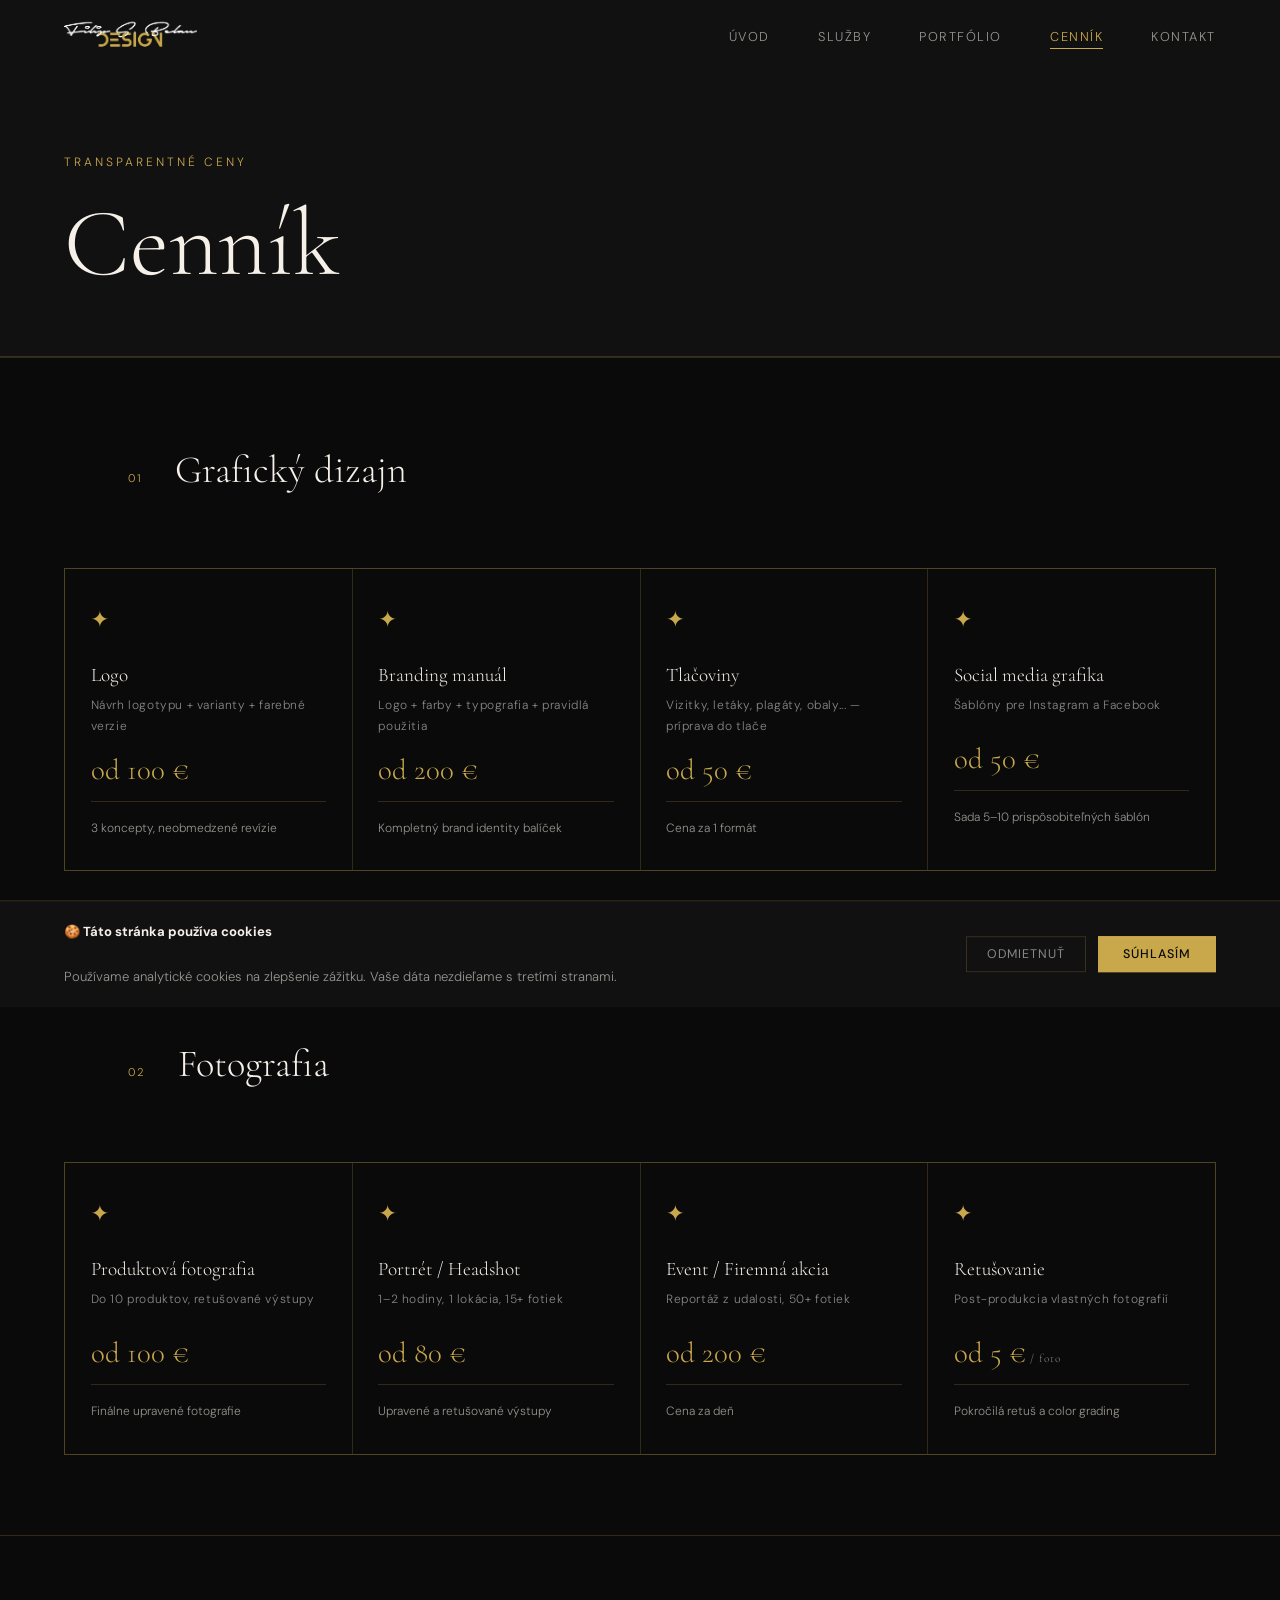
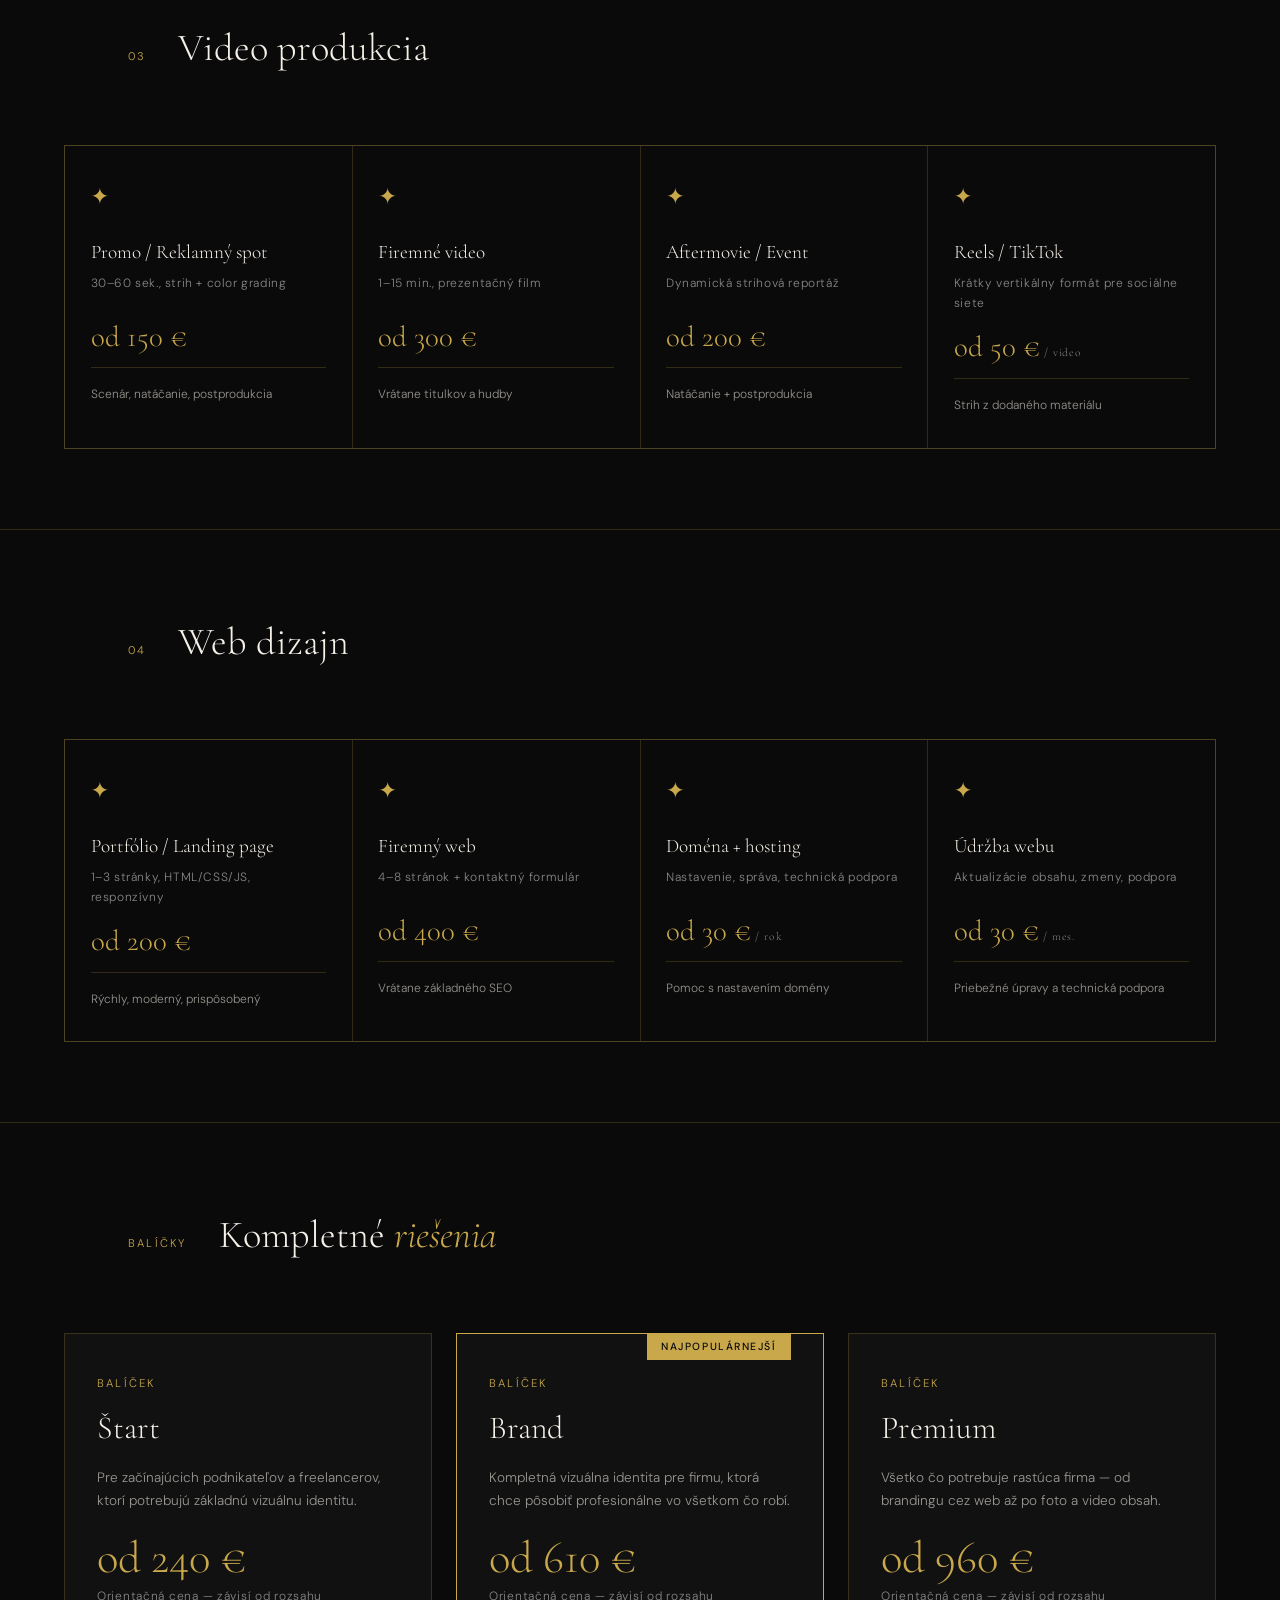
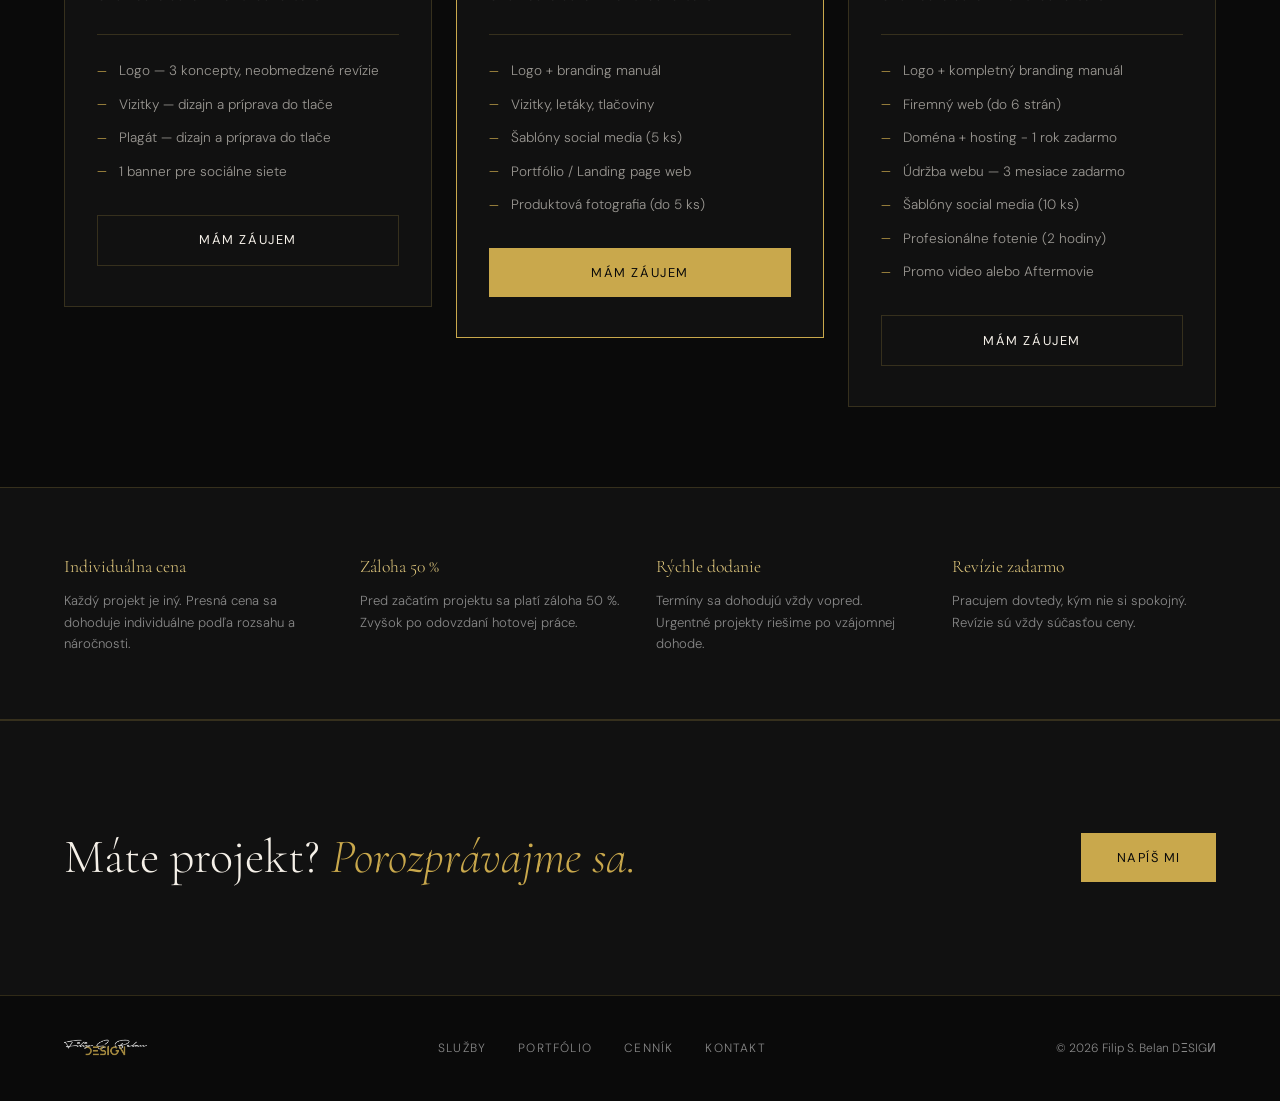
==== cennik.html @ 7c053238 "Add files via upload" ====
<!DOCTYPE html>
<html lang="sk">
<head>
  <meta charset="UTF-8"/>
  <meta name="viewport" content="width=device-width, initial-scale=1.0"/>
  <title>Cenník — Filip S. Belan</title>
  <link rel="stylesheet" href="style.css"/>
  <link href="https://fonts.googleapis.com/css2?family=Cormorant+Garamond:ital,wght@0,300;0,400;1,300;1,400&family=DM+Sans:wght@300;400;500&display=swap" rel="stylesheet"/>
  <link rel="icon" type="image/x-icon" href="favicon.ico"/>
  <link rel="icon" type="image/png" sizes="32x32" href="favicon-32x32.png"/>
  <link rel="icon" type="image/png" sizes="16x16" href="favicon-16x16.png"/>
  <link rel="apple-touch-icon" sizes="180x180" href="apple-touch-icon.png"/>
  <style>

    /* Force all cennik content visible - no scroll animations here */
    .pricing-section *,
    .packages-section *,
    .info-band *,
    .page-hero * {
      opacity: 1 !important;
      transform: none !important;
      animation: none !important;
    }

    /* ── PRICING CARDS ── */
    .pricing-section {
      padding: 5rem 5vw;
      border-top: 1px solid var(--border);
    }

    .pricing-grid {
      display: grid;
      grid-template-columns: repeat(4, 1fr);
      gap: 1px;
      background: var(--border);
      border: 1px solid var(--border);
      max-width: 1200px;
      margin: 0 auto;
    }

    .price-card {
      background: var(--black);
      padding: 2rem 1.6rem;
      position: relative;
      transition: background var(--transition);
    }

    .price-card:hover {
      background: var(--black-2);
    }

    .price-card::before {
      content: '';
      position: absolute;
      top: 0; left: 0; right: 0;
      height: 2px;
      background: var(--gold);
      transform: scaleX(0);
      transition: transform var(--transition);
    }

    .price-card:hover::before {
      transform: scaleX(1);
    }

    .price-card-icon {
      width: auto !important;
      height: auto !important;
      display: block;
      font-size: 1.4rem;
      margin-bottom: 1.25rem;
      color: var(--gold);
      opacity: 0.8;
      object-fit: unset !important;
    }

    .price-card-title {
      font-family: var(--font-serif);
      font-size: 1.2rem;
      font-weight: 300;
      color: var(--cream);
      margin-bottom: 0.25rem;
    }

    .price-card-sub {
      font-size: 0.75rem;
      color: var(--gray);
      letter-spacing: 0.05em;
      margin-bottom: 1.25rem;
      min-height: 2.5em;
    }

    .price-card-amount {
      font-family: var(--font-serif);
      font-size: 1.8rem;
      font-weight: 300;
      color: var(--gold);
      line-height: 1;
      margin-bottom: 0.2rem;
    }

    .price-card-unit {
      font-size: 0.72rem;
      color: var(--gray);
      letter-spacing: 0.08em;
    }

    .price-card-note {
      font-size: 0.75rem;
      color: var(--cream-dim);
      margin-top: 1rem;
      padding-top: 1rem;
      border-top: 1px solid var(--border);
    }

    /* ── PACKAGES ── */
    .packages-section {
      padding: 5rem 5vw;
      border-top: 1px solid var(--border);
    }

    .packages-grid {
      display: grid;
      grid-template-columns: repeat(3, 1fr);
      gap: 1.5rem;
      max-width: 1200px;
      margin: 0 auto;
      align-items: start;
    }

    .pkg-card {
      border: 1px solid var(--border);
      background: var(--black-2);
      padding: 2.5rem 2rem;
      position: relative;
      transition: border-color var(--transition), transform var(--transition);
    }

    .pkg-card:hover {
      border-color: rgba(201,168,76,0.5);
    }

    .pkg-card--featured {
      border-color: var(--gold);
    }

    .pkg-card--featured:hover {
      border-color: var(--gold-light);
    }

    .pkg-badge {
      position: absolute;
      top: -1px; right: 2rem;
      background: var(--gold);
      color: var(--black);
      font-size: 0.65rem;
      font-weight: 500;
      letter-spacing: 0.15em;
      text-transform: uppercase;
      padding: 0.3rem 0.9rem;
    }

    .pkg-tier {
      font-size: 0.7rem;
      letter-spacing: 0.2em;
      text-transform: uppercase;
      color: var(--gold);
      margin-bottom: 0.5rem;
    }

    .pkg-name {
      font-family: var(--font-serif);
      font-size: 2rem;
      font-weight: 300;
      color: var(--cream);
      margin-bottom: 0.75rem;
    }

    .pkg-desc {
      font-size: 0.85rem;
      color: var(--cream-dim);
      line-height: 1.65;
      margin-bottom: 1.5rem;
    }

    .pkg-price {
      font-family: var(--font-serif);
      font-size: 2.8rem;
      font-weight: 300;
      color: var(--gold);
      line-height: 1;
      margin-bottom: 0.3rem;
    }

    .pkg-price-note {
      font-size: 0.75rem;
      color: var(--gray);
      margin-bottom: 1.75rem;
      letter-spacing: 0.06em;
    }

    .pkg-divider {
      border: none;
      border-top: 1px solid var(--border);
      margin: 0 0 1.5rem;
    }

    .pkg-features {
      list-style: none;
      display: flex;
      flex-direction: column;
      gap: 0.65rem;
      margin-bottom: 2rem;
    }

    .pkg-features li {
      font-size: 0.85rem;
      color: var(--cream-dim);
      display: flex;
      align-items: flex-start;
      gap: 0.75rem;
    }

    .pkg-features li::before {
      content: '—';
      color: var(--gold);
      flex-shrink: 0;
      font-size: 0.75rem;
      margin-top: 0.1rem;
    }

    .pkg-features li.pkg-feature--dim {
      color: var(--gray);
      opacity: 0.5;
    }

    .pkg-features li.pkg-feature--dim::before {
      opacity: 0.3;
    }

    /* ── INFO BAND ── */
    .info-band {
      background: var(--black-2);
      border-top: 1px solid var(--border);
      border-bottom: 1px solid var(--border);
      padding: 4rem 5vw;
    }

    .info-band-inner {
      max-width: 1200px;
      margin: 0 auto;
      display: grid;
      grid-template-columns: repeat(4, 1fr);
      gap: 2rem;
    }

    .info-item-title {
      font-family: var(--font-serif);
      font-size: 1.1rem;
      font-weight: 300;
      color: var(--gold-light);
      margin-bottom: 0.5rem;
    }

    .info-item-text {
      font-size: 0.82rem;
      color: var(--gray);
      line-height: 1.65;
    }

    /* Fix hero-eyebrow opacity - only animates in main hero, not page-hero */
    .page-hero .hero-eyebrow {
      opacity: 1;
      animation: none;
    }

    /* ── RESPONSIVE ── */
    @media (max-width: 1024px) {
      .pricing-grid { grid-template-columns: repeat(2, 1fr); }
      .packages-grid { grid-template-columns: 1fr; max-width: 520px; }
      .info-band-inner { grid-template-columns: repeat(2, 1fr); }
    }

    @media (max-width: 768px) {
      .pricing-grid { grid-template-columns: 1fr; }
      .packages-grid { max-width: 100%; }
      .info-band-inner { grid-template-columns: 1fr 1fr; }
      .pkg-card--featured { transform: none; }
    }

    @media (max-width: 480px) {
      .info-band-inner { grid-template-columns: 1fr; }
    }
  </style>
</head>
<body>

  <nav class="navbar">
    <a href="index.html" class="nav-logo">
      <img src="logo.webp" alt="Logo" class="logo">
    </a>
    <button class="nav-toggle" id="navToggle" aria-label="Menu">
      <span></span><span></span>
    </button>
    <ul class="nav-links" id="navLinks">
      <li><a href="index.html">Úvod</a></li>
      <li><a href="sluzby.html">Služby</a></li>
      <li><a href="portfolio.html">Portfólio</a></li>
      <li><a href="cennik.html" class="active">Cenník</a></li>
      <li><a href="kontakt.html">Kontakt</a></li>
    </ul>
  </nav>

  <main>

    <!-- PAGE HERO -->
    <section class="page-hero">
      <div class="page-hero-inner">
        <p class="hero-eyebrow">Transparentné ceny</p>
        <h1>Cenník</h1>
      </div>
    </section>

    <!-- GRAFICKÝ DIZAJN -->
    <section class="pricing-section">
      <div class="section-header">
        <div class="section-label">01</div>
        <h2>Grafický dizajn</h2>
      </div>
      <div class="pricing-grid">
        <div class="price-card">
          <span class="price-card-icon">✦</span>
          <div class="price-card-title">Logo</div>
          <div class="price-card-sub">Návrh logotypu + varianty + farebné verzie</div>
          <div class="price-card-amount">od 100 €</div>
          <div class="price-card-note">3 koncepty, neobmedzené revízie</div>
        </div>
        <div class="price-card">
          <span class="price-card-icon">✦</span>
          <div class="price-card-title">Branding manuál</div>
          <div class="price-card-sub">Logo + farby + typografia + pravidlá použitia</div>
          <div class="price-card-amount">od 200 €</div>
          <div class="price-card-note">Kompletný brand identity balíček</div>
        </div>
        <div class="price-card">
          <span class="price-card-icon">✦</span>
          <div class="price-card-title">Tlačoviny</div>
          <div class="price-card-sub">Vizitky, letáky, plagáty, obaly... — príprava do tlače</div>
          <div class="price-card-amount">od 50 €</div>
          <div class="price-card-note">Cena za 1 formát</div>
        </div>
        <div class="price-card">
          <span class="price-card-icon">✦</span>
          <div class="price-card-title">Social media grafika</div>
          <div class="price-card-sub">Šablóny pre Instagram a Facebook</div>
          <div class="price-card-amount">od 50 €</div>
          <div class="price-card-note">Sada 5–10 prispôsobiteľných šablón</div>
        </div>
      </div>
    </section>

    <!-- FOTOGRAFIA -->
    <section class="pricing-section">
      <div class="section-header">
        <div class="section-label">02</div>
        <h2>Fotografia</h2>
      </div>
      <div class="pricing-grid">
        <div class="price-card">
          <span class="price-card-icon">✦</span>
          <div class="price-card-title">Produktová fotografia</div>
          <div class="price-card-sub">Do 10 produktov, retušované výstupy</div>
          <div class="price-card-amount">od 100 €</div>
          <div class="price-card-note">Finálne upravené fotografie</div>
        </div>
        <div class="price-card">
          <span class="price-card-icon">✦</span>
          <div class="price-card-title">Portrét / Headshot</div>
          <div class="price-card-sub">1–2 hodiny, 1 lokácia, 15+ fotiek</div>
          <div class="price-card-amount">od 80 €</div>
          <div class="price-card-note">Upravené a retušované výstupy</div>
        </div>
        <div class="price-card">
          <span class="price-card-icon">✦</span>
          <div class="price-card-title">Event / Firemná akcia</div>
          <div class="price-card-sub">Reportáž z udalosti, 50+ fotiek</div>
          <div class="price-card-amount">od 200 €</div>
          <div class="price-card-note">Cena za deň</div>
        </div>
        <div class="price-card">
          <span class="price-card-icon">✦</span>
          <div class="price-card-title">Retušovanie</div>
          <div class="price-card-sub">Post-produkcia vlastných fotografií</div>
          <div class="price-card-amount">od 5 €<span class="price-card-unit"> / foto</span></div>
          <div class="price-card-note">Pokročilá retuš a color grading</div>
        </div>
      </div>
    </section>

    <!-- VIDEO -->
    <section class="pricing-section">
      <div class="section-header">
        <div class="section-label">03</div>
        <h2>Video produkcia</h2>
      </div>
      <div class="pricing-grid">
        <div class="price-card">
          <span class="price-card-icon">✦</span>
          <div class="price-card-title">Promo / Reklamný spot</div>
          <div class="price-card-sub">30–60 sek., strih + color grading</div>
          <div class="price-card-amount">od 150 €</div>
          <div class="price-card-note">Scenár, natáčanie, postprodukcia</div>
        </div>
        <div class="price-card">
          <span class="price-card-icon">✦</span>
          <div class="price-card-title">Firemné video</div>
          <div class="price-card-sub">1–15 min., prezentačný film</div>
          <div class="price-card-amount">od 300 €</div>
          <div class="price-card-note">Vrátane titulkov a hudby</div>
        </div>
        <div class="price-card">
          <span class="price-card-icon">✦</span>
          <div class="price-card-title">Aftermovie / Event</div>
          <div class="price-card-sub">Dynamická strihová reportáž</div>
          <div class="price-card-amount">od 200 €</div>
          <div class="price-card-note">Natáčanie + postprodukcia</div>
        </div>
        <div class="price-card">
          <span class="price-card-icon">✦</span>
          <div class="price-card-title">Reels / TikTok</div>
          <div class="price-card-sub">Krátky vertikálny formát pre sociálne siete</div>
          <div class="price-card-amount">od 50 €<span class="price-card-unit"> / video</span></div>
          <div class="price-card-note">Strih z dodaného materiálu</div>
        </div>
      </div>
    </section>

    <!-- WEB -->
    <section class="pricing-section">
      <div class="section-header">
        <div class="section-label">04</div>
        <h2>Web dizajn</h2>
      </div>
      <div class="pricing-grid">
        <div class="price-card">
          <span class="price-card-icon">✦</span>
          <div class="price-card-title">Portfólio / Landing page</div>
          <div class="price-card-sub">1–3 stránky, HTML/CSS/JS, responzívny</div>
          <div class="price-card-amount">od 200 €</div>
          <div class="price-card-note">Rýchly, moderný, prispôsobený</div>
        </div>
        <div class="price-card">
          <span class="price-card-icon">✦</span>
          <div class="price-card-title">Firemný web</div>
          <div class="price-card-sub">4–8 stránok + kontaktný formulár</div>
          <div class="price-card-amount">od 400 €</div>
          <div class="price-card-note">Vrátane základného SEO</div>
        </div>
        <div class="price-card">
          <span class="price-card-icon">✦</span>
          <div class="price-card-title">Doména + hosting</div>
          <div class="price-card-sub">Nastavenie, správa, technická podpora</div>
          <div class="price-card-amount">od 30 €<span class="price-card-unit"> / rok</span></div>
          <div class="price-card-note">Pomoc s nastavením domény</div>
        </div>
        <div class="price-card">
          <span class="price-card-icon">✦</span>
          <div class="price-card-title">Údržba webu</div>
          <div class="price-card-sub">Aktualizácie obsahu, zmeny, podpora</div>
          <div class="price-card-amount">od 30 €<span class="price-card-unit"> / mes.</span></div>
          <div class="price-card-note">Priebežné úpravy a technická podpora</div>
        </div>
      </div>
    </section>

    <!-- PACKAGES -->
    <section class="packages-section">
      <div class="section-header">
        <div class="section-label">Balíčky</div>
        <h2>Kompletné <em style="font-style:italic;color:var(--gold)">riešenia</em></h2>
      </div>
      <div class="packages-grid">

        <!-- ŠTART -->
        <div class="pkg-card">
          <div class="pkg-tier">Balíček</div>
          <div class="pkg-name">Štart</div>
          <div class="pkg-desc">Pre začínajúcich podnikateľov a freelancerov, ktorí potrebujú základnú vizuálnu identitu.</div>
          <div class="pkg-price">od 240 €</div>
          <div class="pkg-price-note">Orientačná cena — závisí od rozsahu</div>
          <hr class="pkg-divider"/>
          <ul class="pkg-features">
            <li>Logo — 3 koncepty, neobmedzené revízie</li>
            <li>Vizitky — dizajn a príprava do tlače</li>
            <li>Plagát — dizajn a príprava do tlače</li>
            <li>1 banner pre sociálne siete</li>
          </ul>
          <a href="kontakt.html" class="btn btn--outline btn--full">Mám záujem</a>
        </div>

        <!-- BRAND (featured) -->
        <div class="pkg-card pkg-card--featured">
          <div class="pkg-badge">Najpopulárnejší</div>
          <div class="pkg-tier">Balíček</div>
          <div class="pkg-name">Brand</div>
          <div class="pkg-desc">Kompletná vizuálna identita pre firmu, ktorá chce pôsobiť profesionálne vo všetkom čo robí.</div>
          <div class="pkg-price">od 610 €</div>
          <div class="pkg-price-note">Orientačná cena — závisí od rozsahu</div>
          <hr class="pkg-divider"/>
          <ul class="pkg-features">
            <li>Logo + branding manuál</li>
            <li>Vizitky, letáky, tlačoviny</li>
            <li>Šablóny social media (5 ks)</li>
            <li>Portfólio / Landing page web</li>
            <li>Produktová fotografia (do 5 ks)</li>
          </ul>
          <a href="kontakt.html" class="btn btn--gold btn--full">Mám záujem</a>
        </div>

        <!-- PREMIUM -->
        <div class="pkg-card">
          <div class="pkg-tier">Balíček</div>
          <div class="pkg-name">Premium</div>
          <div class="pkg-desc">Všetko čo potrebuje rastúca firma — od brandingu cez web až po foto a video obsah.</div>
          <div class="pkg-price">od 960 €</div>
          <div class="pkg-price-note">Orientačná cena — závisí od rozsahu</div>
          <hr class="pkg-divider"/>
          <ul class="pkg-features">
            <li>Logo + kompletný branding manuál</li>
            <li>Firemný web (do 6 strán)</li>
            <li>Doména + hosting - 1 rok zadarmo</li>
            <li>Údržba webu — 3 mesiace zadarmo</li>
            <li>Šablóny social media (10 ks)</li>
            <li>Profesionálne fotenie (2 hodiny)</li>
            <li>Promo video alebo Aftermovie</li>
          </ul>
          <a href="kontakt.html" class="btn btn--outline btn--full">Mám záujem</a>
        </div>

      </div>
    </section>

    <!-- INFO BAND -->
    <div class="info-band">
      <div class="info-band-inner">
        <div class="">
          <div class="info-item-title">Individuálna cena</div>
          <div class="info-item-text">Každý projekt je iný. Presná cena sa dohoduje individuálne podľa rozsahu a náročnosti.</div>
        </div>
        <div class="">
          <div class="info-item-title">Záloha 50 %</div>
          <div class="info-item-text">Pred začatím projektu sa platí záloha 50 %. Zvyšok po odovzdaní hotovej práce.</div>
        </div>
        <div class="">
          <div class="info-item-title">Rýchle dodanie</div>
          <div class="info-item-text">Termíny sa dohodujú vždy vopred. Urgentné projekty riešime po vzájomnej dohode.</div>
        </div>
        <div class="">
          <div class="info-item-title">Revízie zadarmo</div>
          <div class="info-item-text">Pracujem dovtedy, kým nie si spokojný. Revízie sú vždy súčasťou ceny.</div>
        </div>
      </div>
    </div>

    <!-- CTA BAND -->
    <section class="cta-band">
      <div class="cta-band-inner">
        <h2>Máte projekt? <em>Porozprávajme sa.</em></h2>
        <a href="kontakt.html" class="btn btn--gold">Napíš mi</a>
      </div>
    </section>

  </main>

  <footer class="footer">
    <div class="footer-inner">
      <a href="index.html" class="nav-logo">
        <img src="logo.webp" alt="Logo" class="logo footer-logo">
      </a>
      <div class="footer-links">
        <a href="sluzby.html">Služby</a>
        <a href="portfolio.html">Portfólio</a>
        <a href="cennik.html">Cenník</a>
        <a href="kontakt.html">Kontakt</a>
      </div>
      <p class="footer-copy">© 2026 Filip S. Belan DΞSIGИ</p>
    </div>
  </footer>

  <script src="main.js"></script>

  <!-- COOKIES BANNER -->
  <div id="cookie-banner">
    <div class="cookie-text">
      <strong>🍪 Táto stránka používa cookies</strong><br>
      Používame analytické cookies na zlepšenie zážitku. Vaše dáta nezdieľame s tretími stranami.
    </div>
    <div class="cookie-btns">
      <button id="cookie-decline">Odmietnuť</button>
      <button id="cookie-accept">Súhlasím</button>
    </div>
  </div>

</body>
</html>
---- style.css ----
/* =============================================
   FILIP S. BELAN — style.css
   Dark luxury: #0a0a0a / #c9a84c / #f5f0e8
   ============================================= */

:root {
  --black: #0a0a0a;
  --black-2: #111111;
  --black-3: #1a1a1a;
  --gold: #c9a84c;
  --gold-light: #e2c97e;
  --gold-dim: rgba(201,168,76,0.15);
  --cream: #f5f0e8;
  --cream-dim: rgba(245,240,232,0.6);
  --white: #ffffff;
  --gray: #888;
  --border: rgba(201,168,76,0.2);
  --font-serif: 'Cormorant Garamond', Georgia, serif;
  --font-sans: 'DM Sans', system-ui, sans-serif;
  --nav-h: 72px;
  --transition: 0.35s cubic-bezier(0.4, 0, 0.2, 1);
}

*, *::before, *::after { box-sizing: border-box; margin: 0; padding: 0; }

html { scroll-behavior: smooth; }

body {
  background: var(--black);
  color: var(--cream);
  font-family: var(--font-sans);
  font-size: 16px;
  line-height: 1.7;
  font-weight: 300;
  overflow-x: hidden;
}

img { display: block; width: 100%; height: 100%; object-fit: cover; }
a { color: inherit; text-decoration: none; }
ul { list-style: none; }
button { cursor: pointer; border: none; background: none; font-family: inherit; }

/* ---- SCROLLBAR ---- */
::-webkit-scrollbar { width: 4px; }
::-webkit-scrollbar-track { background: var(--black); }
::-webkit-scrollbar-thumb { background: var(--gold); border-radius: 2px; }

/* ===================== NAVBAR ===================== */
.navbar {
  position: fixed;
  top: 0; left: 0; right: 0;
  height: var(--nav-h);
  display: flex;
  align-items: center;
  justify-content: space-between;
  padding: 0 5vw;
  z-index: 1000;
  transition: background var(--transition), border-color var(--transition);
}

.navbar.scrolled {
  background: rgba(10,10,10,0.95);
  border-bottom: 1px solid var(--border);
  backdrop-filter: blur(16px);
}

.nav-logo {
  font-family: var(--font-serif);
  font-size: 1.6rem;
  letter-spacing: 0.15em;
  color: var(--gold);
  font-weight: 400;
}

.nav-links {
  display: flex;
  gap: 3rem;
}

.nav-links a {
  font-size: 0.8rem;
  letter-spacing: 0.12em;
  text-transform: uppercase;
  color: var(--cream-dim);
  transition: color var(--transition);
  position: relative;
}

.nav-links a::after {
  content: '';
  position: absolute;
  bottom: -4px; left: 0;
  width: 0; height: 1px;
  background: var(--gold);
  transition: width var(--transition);
}

.nav-links a:hover,
.nav-links a.active {
  color: var(--gold);
}

.nav-links a.active::after,
.nav-links a:hover::after {
  width: 100%;
}

.nav-toggle {
  display: none;
  flex-direction: column;
  gap: 6px;
  padding: 4px;
}

.nav-toggle span {
  display: block;
  width: 24px; height: 1px;
  background: var(--cream);
  transition: var(--transition);
}

/* ===================== BUTTONS ===================== */
.btn {
  display: inline-flex;
  align-items: center;
  gap: 0.5rem;
  padding: 0.85rem 2.2rem;
  font-family: var(--font-sans);
  font-size: 0.8rem;
  font-weight: 400;
  letter-spacing: 0.12em;
  text-transform: uppercase;
  transition: var(--transition);
  border-radius: 0;
}

.btn--gold {
  background: var(--gold);
  color: var(--black);
}
.btn--gold:hover {
  background: var(--gold-light);
  transform: translateY(-1px);
}

.btn--outline {
  border: 1px solid var(--border);
  color: var(--cream);
}
.btn--outline:hover {
  border-color: var(--gold);
  color: var(--gold);
}

.btn--full { width: 100%; justify-content: center; }

/* ===================== HERO ===================== */
.hero {
  position: relative;
  min-height: 100svh;
  display: flex;
  align-items: center;
  overflow: hidden;
}

.hero-bg {
  position: absolute;
  inset: 0;
  background: var(--black);
}

.hero-noise {
  position: absolute;
  inset: 0;
  background-image: url("data:image/svg+xml,%3Csvg viewBox='0 0 256 256' xmlns='http://www.w3.org/2000/svg'%3E%3Cfilter id='n'%3E%3CfeTurbulence type='fractalNoise' baseFrequency='0.9' numOctaves='4' stitchTiles='stitch'/%3E%3C/filter%3E%3Crect width='100%25' height='100%25' filter='url(%23n)' opacity='0.04'/%3E%3C/svg%3E");
  opacity: 0.6;
  pointer-events: none;
}

.hero-line {
  position: absolute;
  background: var(--border);
}

.hero-line--1 { top: 0; bottom: 0; left: 20%; width: 1px; }
.hero-line--2 { top: 0; bottom: 0; right: 20%; width: 1px; }
.hero-line--3 { left: 0; right: 0; bottom: 30%; height: 1px; }

.hero-content {
  position: relative;
  padding: calc(var(--nav-h) + 4rem) 5vw 4rem;
  max-width: 900px;
}

.hero-eyebrow {
  font-size: 0.75rem;
  letter-spacing: 0.25em;
  text-transform: uppercase;
  color: var(--gold);
  margin-bottom: 1.5rem;
  opacity: 0;
  animation: fadeUp 0.8s 0.2s forwards;
}

.hero-title {
  font-family: var(--font-serif);
  font-size: clamp(3rem, 8vw, 7rem);
  font-weight: 300;
  line-height: 1.1;
  margin-bottom: 1.5rem;
  display: flex;
  flex-direction: column;
}

.hero-title span {
  opacity: 0;
  animation: fadeUp 0.8s forwards;
}
.hero-title span:nth-child(1) { animation-delay: 0.35s; }
.hero-title span:nth-child(2) { animation-delay: 0.5s; }
.hero-title span:nth-child(3) { animation-delay: 0.65s; }
.hero-title span:nth-child(4) { animation-delay: 0.8s; }

.hero-title--italic { font-style: italic; color: var(--gold); }
.hero-title--gold { color: var(--gold); }

.hero-sub {
  font-size: 0.8rem;
  letter-spacing: 0.2em;
  text-transform: uppercase;
  color: var(--gray);
  margin-bottom: 2.5rem;
  opacity: 0;
  animation: fadeUp 0.8s 0.95s forwards;
}

.hero-cta {
  display: flex;
  gap: 1rem;
  flex-wrap: wrap;
  opacity: 0;
  animation: fadeUp 0.8s 1.1s forwards;
}

.hero-scroll {
  position: absolute;
  bottom: 2.5rem;
  right: 5vw;
  display: flex;
  flex-direction: column;
  align-items: center;
  gap: 0.75rem;
  opacity: 0;
  animation: fadeIn 1s 1.5s forwards;
}

.hero-scroll span {
  font-size: 0.65rem;
  letter-spacing: 0.2em;
  text-transform: uppercase;
  color: var(--gray);
  writing-mode: vertical-rl;
}

.hero-scroll-line {
  width: 1px;
  height: 60px;
  background: linear-gradient(to bottom, var(--gold), transparent);
  animation: scrollLine 2s ease-in-out 2s infinite;
}

/* ===================== INTRO ===================== */
.intro {
  padding: 7rem 5vw;
  border-top: 1px solid var(--border);
}

.intro-inner {
  display: grid;
  grid-template-columns: 140px 1fr 300px;
  gap: 4rem;
  align-items: start;
  max-width: 1200px;
  margin: 0 auto;
}

.intro-label {
  font-size: 0.7rem;
  letter-spacing: 0.2em;
  text-transform: uppercase;
  color: var(--gold);
  padding-top: 0.4rem;
}

.intro-text h2 {
  font-family: var(--font-serif);
  font-size: clamp(1.8rem, 3.5vw, 2.8rem);
  font-weight: 300;
  line-height: 1.25;
  margin-bottom: 1.25rem;
}

.intro-text h2 em {
  font-style: italic;
  color: var(--gold);
}

.intro-text p {
  color: var(--cream-dim);
  margin-bottom: 1.5rem;
  max-width: 480px;
}

.link-arrow {
  font-size: 0.8rem;
  letter-spacing: 0.1em;
  color: var(--gold);
  transition: gap var(--transition);
  display: inline-flex;
  gap: 0.5rem;
}
.link-arrow:hover { gap: 0.75rem; }

.intro-stats {
  display: flex;
  flex-direction: column;
  gap: 2rem;
  border-left: 1px solid var(--border);
  padding-left: 2rem;
}

.stat-num {
  display: block;
  font-family: var(--font-serif);
  font-size: 2.5rem;
  font-weight: 300;
  color: var(--gold);
  line-height: 1;
}

.stat-label {
  display: block;
  font-size: 0.75rem;
  letter-spacing: 0.1em;
  text-transform: uppercase;
  color: var(--gray);
  margin-top: 0.25rem;
}

/* ===================== SECTION HEADER ===================== */
.section-header {
  max-width: 1200px;
  margin: 0 auto 4rem;
  padding: 0 5vw;
  display: flex;
  align-items: baseline;
  gap: 2rem;
}

.section-label {
  font-size: 0.7rem;
  letter-spacing: 0.2em;
  text-transform: uppercase;
  color: var(--gold);
  white-space: nowrap;
}

.section-header h2 {
  font-family: var(--font-serif);
  font-size: clamp(1.8rem, 3vw, 2.5rem);
  font-weight: 300;
}

/* ===================== SERVICES PREVIEW ===================== */
.services-preview {
  padding: 7rem 0;
  border-top: 1px solid var(--border);
}

.services-grid {
  display: grid;
  grid-template-columns: repeat(4, 1fr);
  border-left: 1px solid var(--border);
  max-width: 1200px;
  margin: 0 auto;
  padding: 0 5vw;
  gap: 0;
}

.service-card {
  padding: 2.5rem 2rem;
  border-right: 1px solid var(--border);
  display: flex;
  flex-direction: column;
  gap: 1rem;
  transition: background var(--transition);
  position: relative;
}

.service-card:hover {
  background: var(--gold-dim);
}

.service-icon {
  width: 48px; height: 48px;
  color: var(--gold);
  opacity: 0.7;
}

.service-card h3 {
  font-family: var(--font-serif);
  font-size: 1.4rem;
  font-weight: 300;
}

.service-card p {
  font-size: 0.85rem;
  color: var(--cream-dim);
  flex: 1;
}

.service-arrow {
  font-size: 1.2rem;
  color: var(--gold);
  opacity: 0;
  transform: translateX(-8px);
  transition: var(--transition);
  align-self: flex-start;
}

.service-card:hover .service-arrow {
  opacity: 1;
  transform: translateX(0);
}

/* ===================== PORTFOLIO PREVIEW ===================== */
.portfolio-preview {
  padding: 7rem 0;
  border-top: 1px solid var(--border);
}

.portfolio-grid {
  display: grid;
  grid-template-columns: 2fr 1fr 1fr;
  grid-template-rows: 300px 300px;
  gap: 4px;
  max-width: 1200px;
  margin: 0 auto;
  padding: 0 5vw;
}

.portfolio-item {
  position: relative;
  overflow: hidden;
  background: var(--black-3);
}

.portfolio-item--large {
  grid-row: 1 / 3;
}

.portfolio-item img {
  transition: transform 0.6s var(--transition);
}

.portfolio-item:hover img {
  transform: scale(1.04);
}

.portfolio-overlay {
  position: absolute;
  inset: 0;
  background: rgba(10,10,10,0.7);
  display: flex;
  align-items: flex-end;
  padding: 1.25rem;
  opacity: 0;
  transition: opacity var(--transition);
}

.portfolio-item:hover .portfolio-overlay {
  opacity: 1;
}

.portfolio-overlay span {
  font-size: 0.7rem;
  letter-spacing: 0.15em;
  text-transform: uppercase;
  color: var(--gold);
  border: 1px solid var(--gold);
  padding: 0.3rem 0.75rem;
}

.portfolio-cta {
  text-align: center;
  padding: 3rem 0 0;
}

/* ===================== CTA BAND ===================== */
.cta-band {
  padding: 6rem 5vw;
  border-top: 1px solid var(--border);
  background: var(--black-2);
}

.cta-band-inner {
  max-width: 1200px;
  margin: 0 auto;
  display: flex;
  align-items: center;
  justify-content: space-between;
  gap: 2rem;
  flex-wrap: wrap;
}

.cta-band h2 {
  font-family: var(--font-serif);
  font-size: clamp(2rem, 4vw, 3rem);
  font-weight: 300;
}

.cta-band h2 em {
  font-style: italic;
  color: var(--gold);
}

/* ===================== PAGE HERO ===================== */
.page-hero {
  padding: calc(var(--nav-h) + 5rem) 5vw 4rem;
  border-bottom: 1px solid var(--border);
  background: var(--black-2);
}

.page-hero-inner {
  max-width: 1200px;
  margin: 0 auto;
}

.page-hero h1 {
  font-family: var(--font-serif);
  font-size: clamp(3.5rem, 8vw, 6rem);
  font-weight: 300;
  line-height: 1;
  color: var(--cream);
}

/* ===================== SERVICES FULL ===================== */
.services-full {
  max-width: 1200px;
  margin: 0 auto;
}

.service-block {
  display: grid;
  grid-template-columns: 80px 1fr 220px;
  gap: 4rem;
  padding: 5rem 5vw;
  border-bottom: 1px solid var(--border);
  align-items: start;
}

.service-block--alt {
  background: var(--black-2);
}

.service-block-num {
  font-family: var(--font-serif);
  font-size: 4rem;
  font-weight: 300;
  color: var(--border);
  line-height: 1;
}

.service-block-content h2 {
  font-family: var(--font-serif);
  font-size: clamp(2rem, 3.5vw, 2.8rem);
  font-weight: 300;
  margin-bottom: 1.25rem;
  color: var(--gold);
}

.service-block-content p {
  color: var(--cream-dim);
  margin-bottom: 1.5rem;
  max-width: 500px;
}

.service-list {
  display: flex;
  flex-direction: column;
  gap: 0.5rem;
}

.service-list li {
  font-size: 0.85rem;
  color: var(--cream-dim);
  padding-left: 1rem;
  position: relative;
}

.service-list li::before {
  content: '—';
  position: absolute;
  left: 0;
  color: var(--gold);
}

.service-block-icon {
  color: var(--gold);
  opacity: 0.3;
  padding-top: 0.5rem;
}

/* ===================== PORTFOLIO PAGE ===================== */
.portfolio-page {
  padding: 4rem 5vw;
  max-width: 1200px;
  margin: 0 auto;
}

.filter-bar {
  display: flex;
  gap: 0;
  margin-bottom: 3rem;
  border: 1px solid var(--border);
  width: fit-content;
}

.filter-btn {
  padding: 0.65rem 1.5rem;
  font-size: 0.75rem;
  letter-spacing: 0.1em;
  text-transform: uppercase;
  color: var(--gray);
  border-right: 1px solid var(--border);
  transition: var(--transition);
}

.filter-btn:last-child { border-right: none; }

.filter-btn:hover,
.filter-btn.active {
  background: var(--gold);
  color: var(--black);
}

.gallery-masonry {
  columns: 3;
  column-gap: 4px;
}

.gallery-item {
  break-inside: avoid;
  margin-bottom: 4px;
  position: relative;
  overflow: hidden;
  background: var(--black-3);
  cursor: pointer;
}

.gallery-item img {
  width: 100%;
  height: auto;
  display: block;
  transition: transform 0.5s var(--transition);
}

.gallery-item:hover img {
  transform: scale(1.04);
}

.gallery-overlay {
  position: absolute;
  inset: 0;
  background: rgba(10,10,10,0.65);
  display: flex;
  align-items: flex-end;
  padding: 1rem;
  opacity: 0;
  transition: opacity var(--transition);
}

.gallery-item:hover .gallery-overlay {
  opacity: 1;
}

.gallery-overlay span {
  font-size: 0.65rem;
  letter-spacing: 0.15em;
  text-transform: uppercase;
  color: var(--gold);
}

.gallery-item.hidden {
  display: none;
}

/* ===================== LIGHTBOX ===================== */
.lightbox {
  position: fixed;
  inset: 0;
  background: rgba(0,0,0,0.95);
  z-index: 2000;
  display: none;
  align-items: center;
  justify-content: center;
  backdrop-filter: blur(8px);
}

.lightbox.active {
  display: flex;
}

.lightbox img {
  max-width: 90vw;
  max-height: 90vh;
  width: auto;
  height: auto;
  object-fit: contain;
}

.lightbox-close {
  position: fixed;
  top: 1.5rem; right: 2rem;
  font-size: 1.5rem;
  color: var(--cream);
  opacity: 0.7;
  transition: opacity var(--transition);
  z-index: 2001;
}

.lightbox-close:hover { opacity: 1; }

.lightbox-prev,
.lightbox-next {
  position: fixed;
  top: 50%;
  transform: translateY(-50%);
  font-size: 3rem;
  color: var(--cream);
  opacity: 0.5;
  transition: opacity var(--transition);
  z-index: 2001;
  padding: 1rem;
}

.lightbox-prev { left: 1rem; }
.lightbox-next { right: 1rem; }
.lightbox-prev:hover,
.lightbox-next:hover { opacity: 1; }

/* ===================== CONTACT ===================== */
.contact-section {
  padding: 6rem 5vw;
  max-width: 1200px;
  margin: 0 auto;
}

.contact-inner {
  display: grid;
  grid-template-columns: 1fr 1fr;
  gap: 6rem;
  align-items: start;
}

.contact-info h2 {
  font-family: var(--font-serif);
  font-size: clamp(2rem, 3.5vw, 2.8rem);
  font-weight: 300;
  line-height: 1.2;
  margin-bottom: 1.25rem;
}

.contact-info h2 em {
  font-style: italic;
  color: var(--gold);
}

.contact-info > p {
  color: var(--cream-dim);
  margin-bottom: 2.5rem;
}

.contact-items {
  display: flex;
  flex-direction: column;
  gap: 1.5rem;
}

.contact-item {
  display: flex;
  gap: 1rem;
  align-items: flex-start;
}

.contact-item-icon {
  width: 20px; height: 20px;
  color: var(--gold);
  flex-shrink: 0;
  margin-top: 2px;
}

.contact-item-label {
  display: block;
  font-size: 0.7rem;
  letter-spacing: 0.15em;
  text-transform: uppercase;
  color: var(--gray);
  margin-bottom: 0.2rem;
}

.contact-item-value {
  font-size: 0.95rem;
  color: var(--cream);
  transition: color var(--transition);
}

.contact-item-value:hover { color: var(--gold); }

/* ---- FORM ---- */
.contact-form {
  display: flex;
  flex-direction: column;
  gap: 1.5rem;
}

.form-group {
  display: flex;
  flex-direction: column;
  gap: 0.5rem;
}

.form-group label {
  font-size: 0.7rem;
  letter-spacing: 0.15em;
  text-transform: uppercase;
  color: var(--gray);
}

.form-group input,
.form-group select,
.form-group textarea {
  background: var(--black-2);
  border: 1px solid var(--border);
  color: var(--cream);
  padding: 0.9rem 1rem;
  font-family: var(--font-sans);
  font-size: 0.9rem;
  font-weight: 300;
  border-radius: 0;
  outline: none;
  transition: border-color var(--transition);
  appearance: none;
}

.form-group input:focus,
.form-group select:focus,
.form-group textarea:focus {
  border-color: var(--gold);
}

.form-group textarea { resize: vertical; }

.form-group select option {
  background: var(--black-2);
}

.form-note {
  font-size: 0.75rem;
  color: var(--gray);
  text-align: center;
}

/* ===================== FOOTER ===================== */
.footer {
  border-top: 1px solid var(--border);
  padding: 2.5rem 5vw;
  background: var(--black);
}

.footer-inner {
  max-width: 1200px;
  margin: 0 auto;
  display: flex;
  align-items: center;
  justify-content: space-between;
  gap: 1rem;
  flex-wrap: wrap;
}

.footer-logo {
  font-family: var(--font-serif);
  font-size: 1.2rem;
  letter-spacing: 0.15em;
  color: var(--gold);
}

.footer-links {
  display: flex;
  gap: 2rem;
}

.footer-links a {
  font-size: 0.75rem;
  letter-spacing: 0.1em;
  text-transform: uppercase;
  color: var(--gray);
  transition: color var(--transition);
}

.footer-links a:hover { color: var(--gold); }

.footer-copy {
  font-size: 0.75rem;
  color: var(--gray);
}

/* ===================== ANIMATIONS ===================== */
@keyframes fadeUp {
  from { opacity: 0; transform: translateY(24px); }
  to { opacity: 1; transform: translateY(0); }
}

@keyframes fadeIn {
  from { opacity: 0; }
  to { opacity: 1; }
}

@keyframes scrollLine {
  0% { transform: scaleY(0); transform-origin: top; }
  50% { transform: scaleY(1); transform-origin: top; }
  50.01% { transform: scaleY(1); transform-origin: bottom; }
  100% { transform: scaleY(0); transform-origin: bottom; }
}

/* Reveal on scroll */
.reveal {
  opacity: 0;
  transform: translateY(32px);
  transition: opacity 0.7s ease, transform 0.7s ease;
}

.reveal.visible {
  opacity: 1;
  transform: translateY(0);
}

/* ===================== RESPONSIVE ===================== */
@media (max-width: 1024px) {
  .intro-inner {
    grid-template-columns: 1fr 1fr;
    grid-template-rows: auto auto;
  }
  .intro-label { grid-column: 1 / -1; }
  .intro-stats { grid-column: 2; grid-row: 2; border-left: 1px solid var(--border); }

  .services-grid { grid-template-columns: repeat(2, 1fr); }

  .service-block {
    grid-template-columns: 60px 1fr;
  }
  .service-block-icon { display: none; }

  .portfolio-grid {
    grid-template-columns: 1fr 1fr;
    grid-template-rows: 250px 250px 250px;
  }
  .portfolio-item--large { grid-row: 1; }
}

@media (max-width: 768px) {
  .nav-links {
    display: none;
    position: fixed;
    top: var(--nav-h);
    left: 0; right: 0;
    background: rgba(10,10,10,0.98);
    flex-direction: column;
    padding: 2rem 5vw;
    gap: 1.5rem;
    border-bottom: 1px solid var(--border);
    backdrop-filter: blur(16px);
  }
  .nav-links.open { display: flex; }
  .nav-toggle { display: flex; }

  .hero-content { padding-top: calc(var(--nav-h) + 3rem); }

  .intro-inner {
    grid-template-columns: 1fr;
    gap: 2rem;
  }
  .intro-stats {
    flex-direction: row;
    border-left: none;
    border-top: 1px solid var(--border);
    padding-left: 0;
    padding-top: 2rem;
  }

  .services-grid { grid-template-columns: 1fr; }
  .service-card { border-right: none; border-bottom: 1px solid var(--border); }

  .portfolio-grid {
    grid-template-columns: 1fr;
    grid-template-rows: none;
  }
  .portfolio-item { height: 260px; }
  .portfolio-item--large { grid-row: auto; }

  .gallery-masonry { columns: 2; }

  .contact-inner { grid-template-columns: 1fr; gap: 3rem; }

  .section-header { flex-direction: column; gap: 0.5rem; }

  .cta-band-inner { flex-direction: column; align-items: flex-start; }

  .footer-inner { flex-direction: column; text-align: center; }
  .footer-links { justify-content: center; }

  .service-block {
    grid-template-columns: 1fr;
    gap: 1.5rem;
  }
  .service-block-num { font-size: 2.5rem; }

  .filter-bar { flex-wrap: wrap; width: 100%; }
  .filter-btn { flex: 1; border-right: none; border-bottom: 1px solid var(--border); }
}

@media (max-width: 480px) {
  .gallery-masonry { columns: 1; }
  .hero-cta { flex-direction: column; }
  .btn { width: 100%; justify-content: center; }
}

.logo {
  height: 40px;
  width: auto;
}

.footer-logo {
  height: 25px; /* zmenši podľa chuti */
  opacity: 0.8; /* voliteľné - jemnejší efekt */
}

.portfolio-item:has(img[src=""]), 
.portfolio-item:has(img:not([src])) {
    display: none !important;
}
/* ===================== REVIEWS SECTION ===================== */
.reviews-section {
  padding: 7rem 0;
  border-top: 1px solid var(--border);
  overflow: hidden;
}

.reviews-section .section-header h2 em {
  font-style: italic;
  color: var(--gold);
}

.reviews-track {
  display: flex;
  gap: 1.5rem;
  padding: 0 5vw 1rem;
  overflow-x: auto;
  scroll-snap-type: x mandatory;
  -webkit-overflow-scrolling: touch;
  scrollbar-width: none;
  max-width: 1200px;
  margin: 0 auto;
}

.reviews-track::-webkit-scrollbar { display: none; }

.review-card {
  min-width: 300px;
  max-width: 340px;
  flex-shrink: 0;
  scroll-snap-align: start;
  border: 1px solid var(--border);
  border-radius: 2px;
  padding: 2rem;
  background: var(--black-2);
  display: flex;
  flex-direction: column;
  gap: 1.25rem;
  transition: border-color var(--transition);
}

.review-card:hover {
  border-color: var(--gold);
}

.review-stars {
  color: var(--gold);
  font-size: 0.9rem;
  letter-spacing: 2px;
}

.review-text {
  font-size: 0.88rem;
  line-height: 1.75;
  color: var(--cream-dim);
  font-style: italic;
  flex: 1;
}

.review-author {
  display: flex;
  align-items: center;
  gap: 0.85rem;
  border-top: 1px solid var(--border);
  padding-top: 1.25rem;
}

.review-avatar {
  width: 40px;
  height: 40px;
  border-radius: 50%;
  background: var(--gold-dim);
  border: 1px solid var(--border);
  display: flex;
  align-items: center;
  justify-content: center;
  font-size: 0.75rem;
  font-weight: 500;
  color: var(--gold);
  flex-shrink: 0;
  letter-spacing: 0.05em;
}

.review-name {
  font-size: 0.85rem;
  font-weight: 500;
  color: var(--cream);
}

.review-role {
  font-size: 0.72rem;
  color: var(--gray);
  margin-top: 0.15rem;
  letter-spacing: 0.05em;
}

/* ===================== COOKIES BANNER ===================== */
#cookie-banner {
  position: fixed;
  bottom: 0;
  left: 0;
  right: 0;
  background: var(--black-2);
  border-top: 1px solid var(--border);
  padding: 1.25rem 5vw;
  z-index: 9000;
  display: flex;
  align-items: center;
  justify-content: space-between;
  gap: 1.5rem;
  flex-wrap: wrap;
  transform: translateY(100%);
  transition: transform 0.5s cubic-bezier(0.4, 0, 0.2, 1);
}

#cookie-banner.visible {
  transform: translateY(0);
}

.cookie-text {
  font-size: 0.82rem;
  line-height: 1.6;
  color: var(--cream-dim);
  flex: 1;
  min-width: 220px;
}

.cookie-text strong {
  color: var(--cream);
  display: block;
  margin-bottom: 0.2rem;
}

.cookie-btns {
  display: flex;
  gap: 0.75rem;
  flex-shrink: 0;
}

#cookie-decline {
  background: transparent;
  border: 1px solid var(--border);
  color: var(--gray);
  padding: 0.55rem 1.25rem;
  font-size: 0.78rem;
  font-family: var(--font-sans);
  letter-spacing: 0.08em;
  text-transform: uppercase;
  cursor: pointer;
  transition: var(--transition);
}

#cookie-decline:hover {
  border-color: var(--cream-dim);
  color: var(--cream);
}

#cookie-accept {
  background: var(--gold);
  border: 1px solid var(--gold);
  color: var(--black);
  padding: 0.55rem 1.5rem;
  font-size: 0.78rem;
  font-family: var(--font-sans);
  font-weight: 500;
  letter-spacing: 0.08em;
  text-transform: uppercase;
  cursor: pointer;
  transition: var(--transition);
}

#cookie-accept:hover {
  background: var(--gold-light);
  border-color: var(--gold-light);
}

@media (max-width: 600px) {
  #cookie-banner {
    flex-direction: column;
    align-items: flex-start;
  }
  .cookie-btns {
    width: 100%;
  }
  #cookie-decline,
  #cookie-accept {
    flex: 1;
    text-align: center;
  }
  .reviews-track {
    padding: 0 4vw 1rem;
  }
  .review-card {
    min-width: 270px;
  }
}
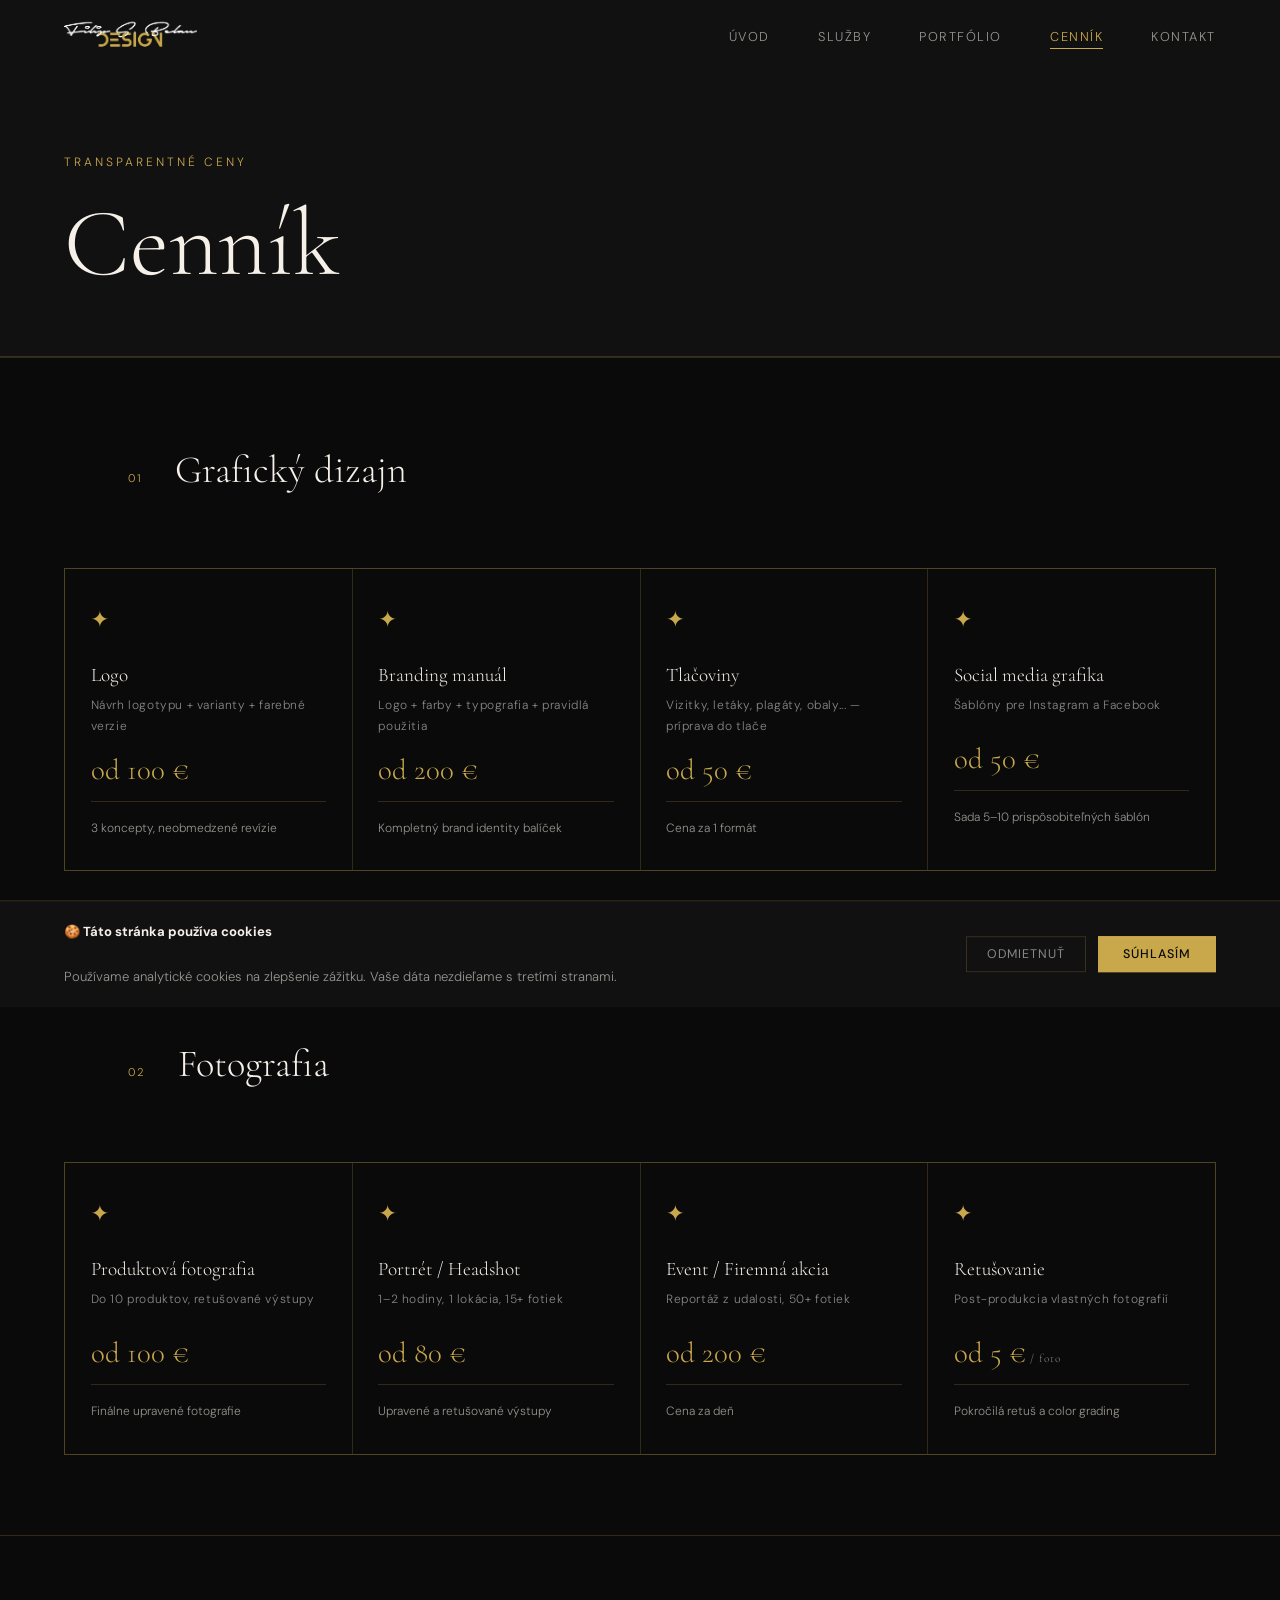
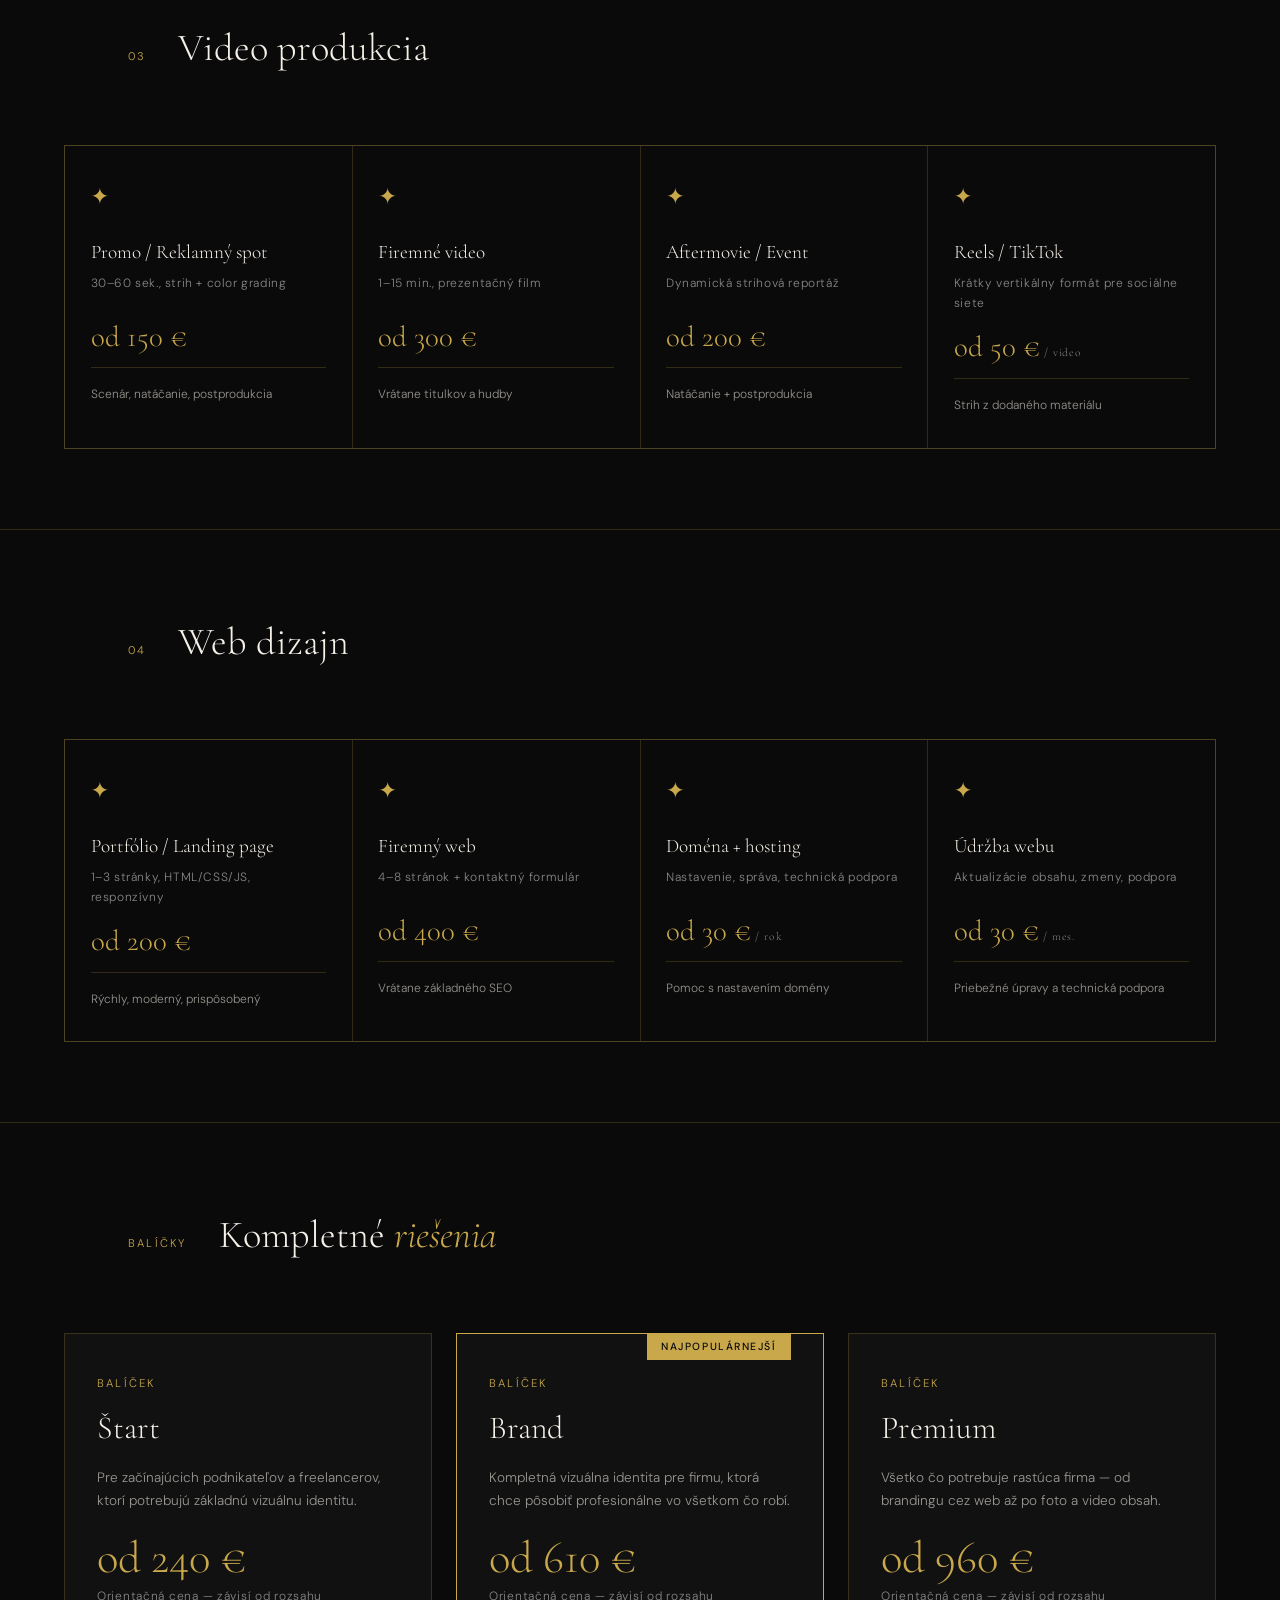
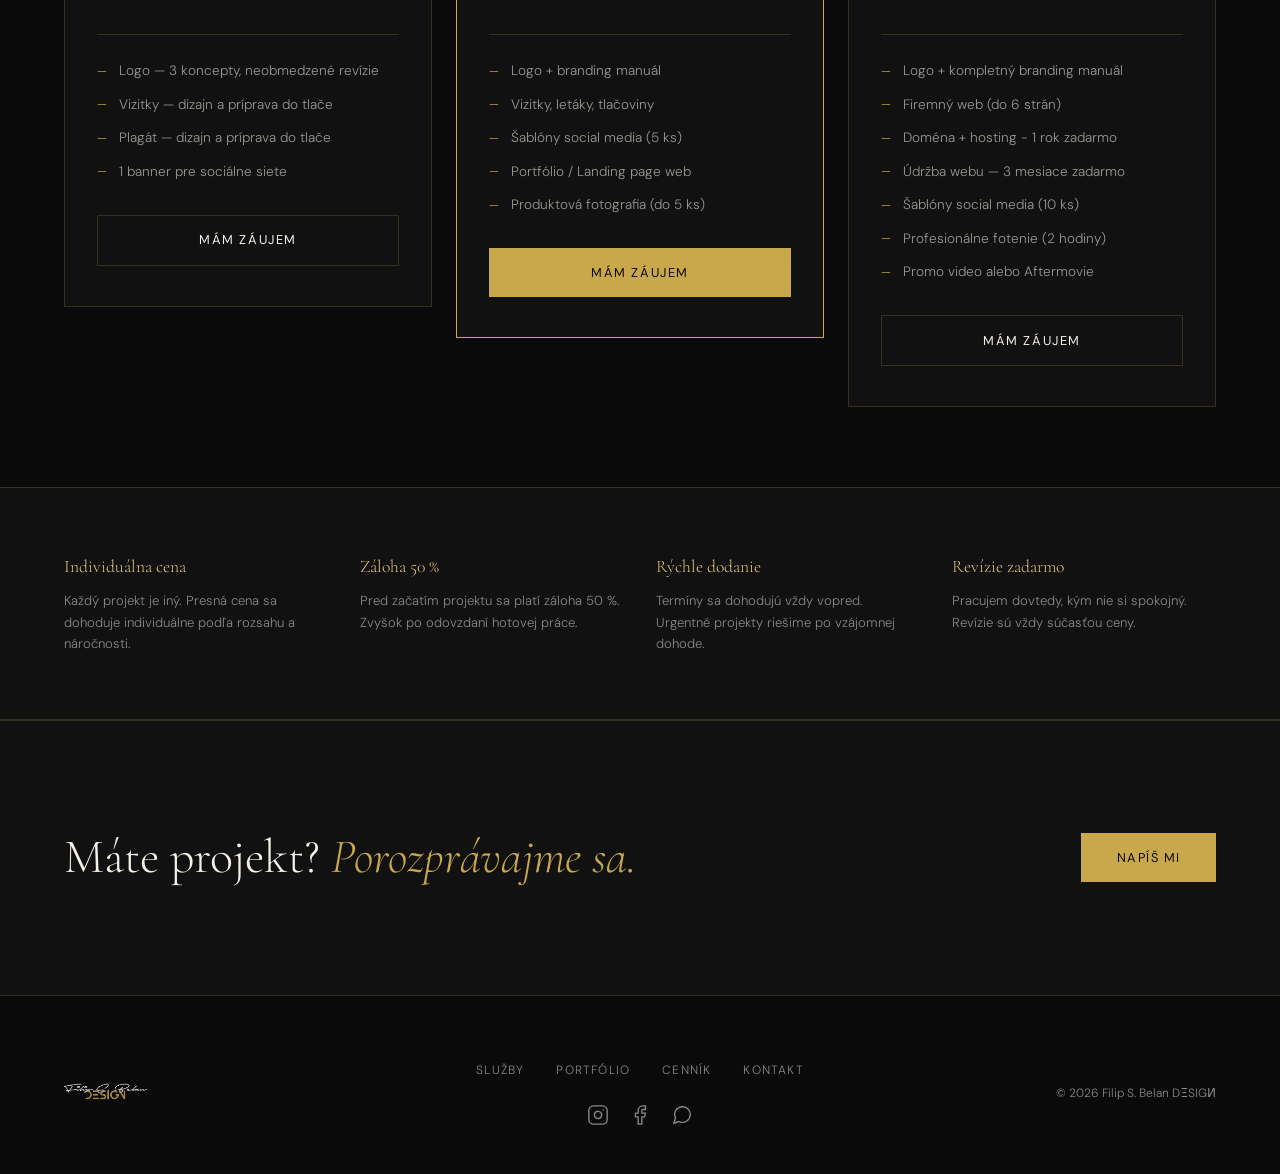
==== commit 4a6659c3: "Add files via upload" ====
--- a/cennik.html
+++ b/cennik.html
@@ -574,18 +574,32 @@
 
   <footer class="footer">
     <div class="footer-inner">
+      
       <a href="index.html" class="nav-logo">
         <img src="logo.webp" alt="Logo" class="logo footer-logo">
       </a>
-      <div class="footer-links">
-        <a href="sluzby.html">Služby</a>
-        <a href="portfolio.html">Portfólio</a>
-        <a href="cennik.html">Cenník</a>
-        <a href="kontakt.html">Kontakt</a>
-      </div>
-      <p class="footer-copy">© 2026 Filip S. Belan DΞSIGИ</p>
-    </div>
-  </footer>
+      
+      <div class="footer-center">
+        <div class="footer-links">
+          <a href="sluzby.html">Služby</a>
+          <a href="portfolio.html">Portfólio</a>
+          <a href="cennik.html">Cenník</a>
+          <a href="kontakt.html">Kontakt</a>
+        </div>
+
+        <div class="footer-socials">
+          <a href="https://www.instagram.com/filipsbelan_design" target="_blank" rel="noopener" aria-label="Instagram">
+            <svg viewBox="0 0 24 24" fill="none" stroke="currentColor" stroke-width="1.5" stroke-linecap="round" stroke-linejoin="round"><rect x="2" y="2" width="20" height="20" rx="5" ry="5"></rect><path d="M16 11.37A4 4 0 1 1 12.63 8 4 4 0 0 1 16 11.37z"></path><line x1="17.5" y1="6.5" x2="17.51" y2="6.5"></line></svg>
+          </a>
+          <a href="https://www.facebook.com/profile.php?id=100087038730195" target="_blank" rel="noopener" aria-label="Facebook">
+            <svg viewBox="0 0 24 24" fill="none" stroke="currentColor" stroke-width="1.5" stroke-linecap="round" stroke-linejoin="round"><path d="M18 2h-3a5 5 0 0 0-5 5v3H7v4h3v8h4v-8h3l1-4h-4V7a1 1 0 0 1 1-1h3z"></path></svg>
+          </a>
+          <a href="https://wa.me/421915124366" target="_blank" rel="noopener" aria-label="WhatsApp">
+            <svg viewBox="0 0 24 24" fill="none" stroke="currentColor" stroke-width="1.5" stroke-linecap="round" stroke-linejoin="round"><path d="M21 11.5a8.38 8.38 0 0 1-.9 3.8 8.5 8.5 0 0 1-7.6 4.7 8.38 8.38 0 0 1-3.8-.9L3 21l1.9-5.7a8.38 8.38 0 0 1-.9-3.8 8.5 8.5 0 0 1 4.7-7.6 8.38 8.38 0 0 1 3.8-.9h.5a8.48 8.48 0 0 1 8 8v.5z"></path></svg>
+          </a>
+        </div>
+      </div>
+<p class="footer-copy">© 2026 Filip S. Belan DΞSIGИ</p>
 
   <script src="main.js"></script>
 
--- a/style.css
+++ b/style.css
@@ -21,6 +21,11 @@
   --transition: 0.35s cubic-bezier(0.4, 0, 0.2, 1);
 }
 
+::selection {
+  background-color: var(--gold);
+  color: var(--black);
+}
+
 *, *::before, *::after { box-sizing: border-box; margin: 0; padding: 0; }
 
 html { scroll-behavior: smooth; }
@@ -137,7 +142,32 @@
 .btn--gold {
   background: var(--gold);
   color: var(--black);
-}
+  position: relative;
+  overflow: hidden;
+}
+
+.btn--gold::after {
+  content: '';
+  position: absolute;
+  top: 0;
+  left: -50%;
+  width: 20%;
+  height: 100%;
+  background: linear-gradient(
+    to right,
+    rgba(255, 255, 255, 0) 0%,
+    rgba(255, 255, 255, 0.3) 50%,
+    rgba(255, 255, 255, 0) 100%
+  );
+  transform: skewX(-25deg);
+  transition: none;
+}
+
+.btn--gold:hover::after {
+  left: 150%;
+  transition: left 0.8s ease-in-out;
+}
+
 .btn--gold:hover {
   background: var(--gold-light);
   transform: translateY(-1px);
@@ -701,14 +731,18 @@
   inset: 0;
   background: rgba(0,0,0,0.95);
   z-index: 2000;
-  display: none;
+  display: flex;
   align-items: center;
   justify-content: center;
   backdrop-filter: blur(8px);
+  opacity: 0;
+  pointer-events: none;
+  transition: opacity var(--transition);
 }
 
 .lightbox.active {
-  display: flex;
+  opacity: 1;
+  pointer-events: auto;
 }
 
 .lightbox img {
@@ -872,20 +906,29 @@
 }
 
 /* ===================== FOOTER ===================== */
+/* ===================== FOOTER ===================== */
 .footer {
   border-top: 1px solid var(--border);
-  padding: 2.5rem 5vw;
+  padding: 4rem 5vw 3rem; /* Zväčšil som padding pre lepší "luxury" nádych */
   background: var(--black);
 }
 
 .footer-inner {
   max-width: 1200px;
   margin: 0 auto;
-  display: flex;
+  display: grid;
+  /* Vytvoríme 3 stĺpce: Logo (vľavo), Menu a Ikony (v strede pod sebou), Copy (vpravo) */
+  grid-template-columns: 1fr auto 1fr; 
   align-items: center;
-  justify-content: space-between;
-  gap: 1rem;
-  flex-wrap: wrap;
+  gap: 2rem;
+}
+
+/* Stredový stĺpec s menu a ikonami */
+.footer-center {
+  display: flex;
+  flex-direction: column;
+  align-items: center;
+  gap: 1.5rem;
 }
 
 .footer-logo {
@@ -893,6 +936,7 @@
   font-size: 1.2rem;
   letter-spacing: 0.15em;
   color: var(--gold);
+  justify-self: start; /* Zarovná logo úplne vľavo */
 }
 
 .footer-links {
@@ -910,9 +954,54 @@
 
 .footer-links a:hover { color: var(--gold); }
 
+/* ---- IKONY SOCIÁLNYCH SIETÍ ---- */
+.footer-socials {
+  display: flex;
+  gap: 1.5rem;
+  align-items: center;
+}
+
+.footer-socials a {
+  color: var(--gray);
+  transition: color var(--transition), transform var(--transition);
+  display: inline-block;
+}
+
+.footer-socials svg {
+  width: 20px;
+  height: 20px;
+  display: block;
+}
+
+.footer-socials a:hover {
+  color: var(--gold);
+  transform: translateY(-2px);
+}
+
 .footer-copy {
   font-size: 0.75rem;
   color: var(--gray);
+  justify-self: end; /* Zarovná copyright úplne vpravo */
+}
+
+/* ---- RESPONDZIVITA (MOBILY A TABLETY) ---- */
+@media (max-width: 768px) {
+  .footer-inner {
+    /* Na mobile zrušíme stĺpce a všetko hodíme pekne pod seba do stredu */
+    grid-template-columns: 1fr;
+    text-align: center;
+    gap: 2rem;
+  }
+  
+  .footer-logo,
+  .footer-copy {
+    justify-self: center; /* Vycentrujeme logo aj copy na mobile */
+  }
+
+  .footer-links {
+    flex-direction: column; /* Menu na mobile pod sebou pre lepšie klikanie */
+    gap: 1rem;
+  }
 }
 
 /* ===================== ANIMATIONS ===================== */
@@ -1245,3 +1334,35 @@
     min-width: 270px;
   }
 }
+/* ===================== FOOTER SOCIALS ===================== */
+.footer-socials {
+  display: flex;
+  gap: 1.25rem;
+  align-items: center;
+}
+
+.footer-socials a {
+  color: var(--gray);
+  transition: color var(--transition), transform var(--transition);
+  display: inline-block;
+}
+
+.footer-socials svg {
+  width: 22px;
+  height: 22px;
+  display: block;
+}
+
+/* Efekt po prejdení myšou — ikona ožije do zlata a jemne sa podvihne */
+.footer-socials a:hover {
+  color: var(--gold);
+  transform: translateY(-2px);
+}
+
+/* Responzivita pre mobily — v responsive sekcii už máš flex-direction: column */
+@media (max-width: 768px) {
+  .footer-socials {
+    justify-content: center;
+    margin: 0.5rem 0;
+  }
+}
